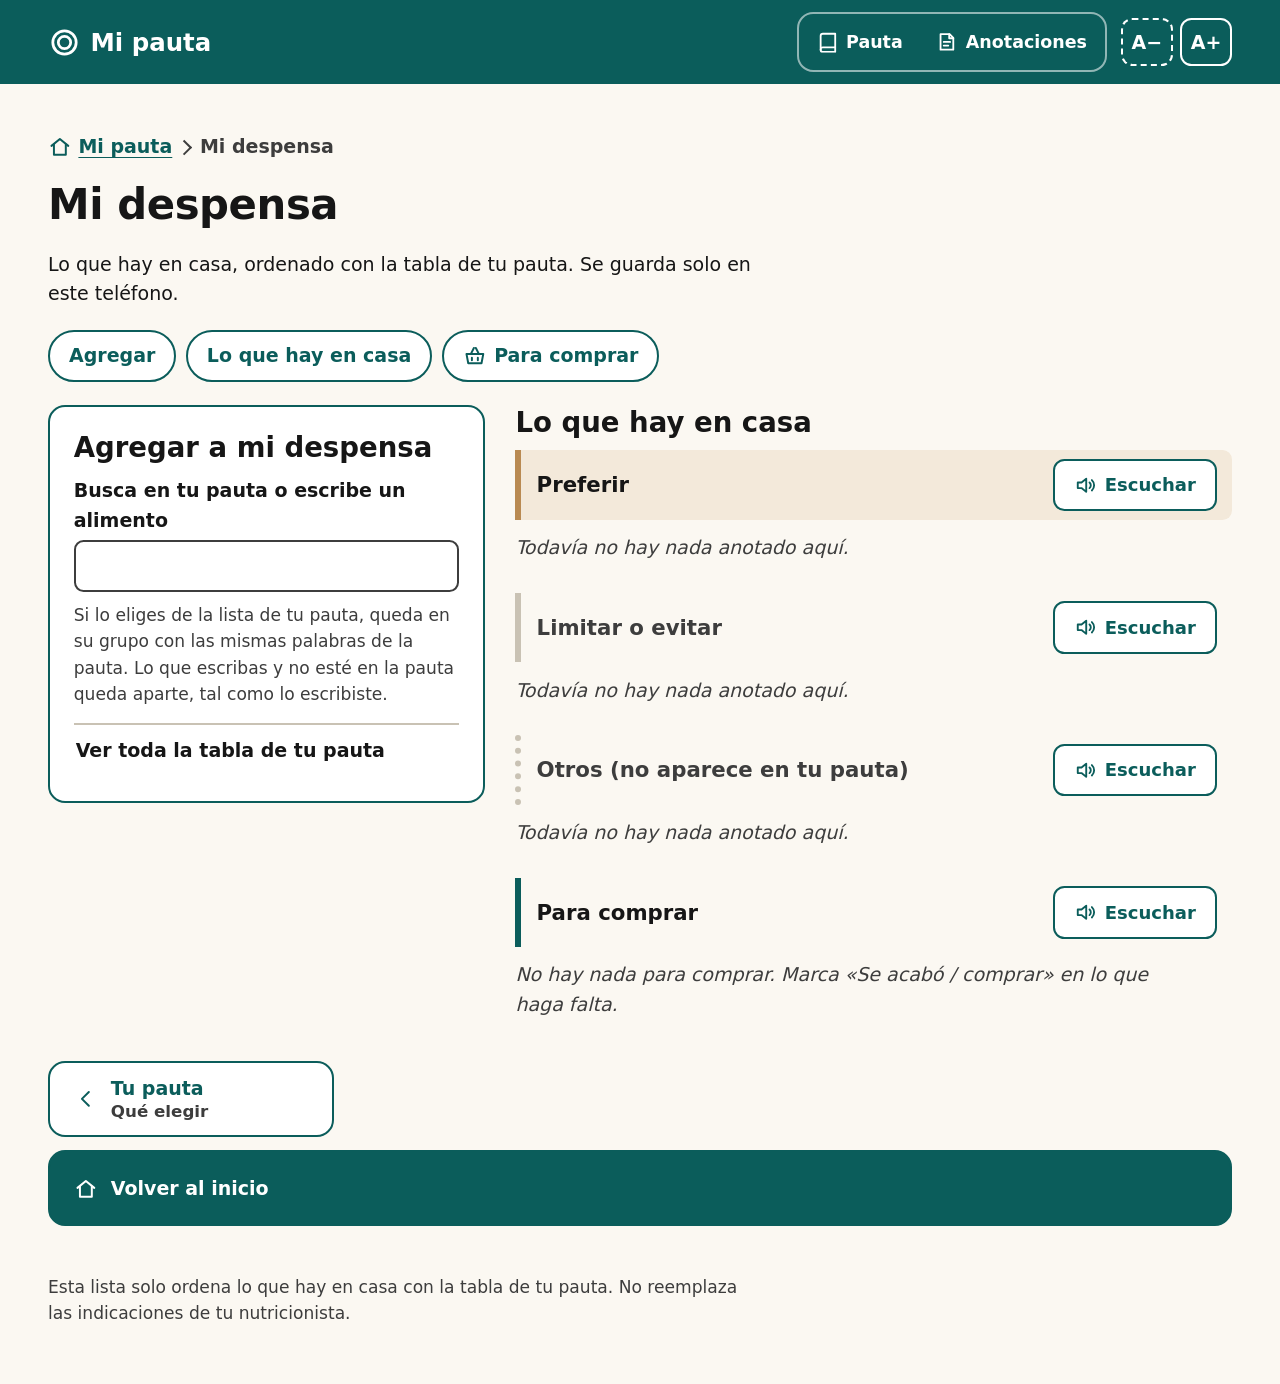
==== pauta-personal/despensa.html @ 4ca46bb0 "feat: add pantry grouped only by the pauta table, shared in the family file" ====
<!doctype html>
<html lang="es-CL">
<head>
  <meta charset="utf-8">
  <meta name="viewport" content="width=device-width, initial-scale=1, viewport-fit=cover">
  <meta name="robots" content="noindex, nofollow">
  <meta name="theme-color" content="#0b5d5b">
  <title>Mi despensa · Mi pauta de alimentación</title>
  <link rel="manifest" href="manifest.webmanifest">
  <link rel="icon" href="icon.svg" type="image/svg+xml">
  <link rel="apple-touch-icon" href="icon-180.png">
  <meta name="apple-mobile-web-app-capable" content="yes">
  <meta name="apple-mobile-web-app-title" content="Mi pauta">
  <link rel="stylesheet" href="styles.css">
  <link rel="stylesheet" href="registro.css">
  <link rel="stylesheet" href="despensa.css">
</head>
<body class="despensa">
  <svg width="0" height="0" style="position:absolute" aria-hidden="true" focusable="false">
    <symbol id="i-plate" viewBox="0 0 24 24"><circle cx="12" cy="12" r="8.5"/><circle cx="12" cy="12" r="4.5"/></symbol>
    <symbol id="i-book" viewBox="0 0 24 24"><path d="M4 5.5A2.5 2.5 0 0 1 6.5 3H20v15H6.5A2.5 2.5 0 0 0 4 20.5z"/><path d="M4 20.5A2.5 2.5 0 0 0 6.5 23H20v-5"/></symbol>
    <symbol id="i-note" viewBox="0 0 24 24"><path d="M5 3.5h10l4 4V20.5H5z"/><path d="M14.5 3.5V8H19M8.5 12h7M8.5 16h5"/></symbol>
    <symbol id="i-home" viewBox="0 0 24 24"><path d="M3.5 11L12 4l8.5 7"/><path d="M6 9.5V20h12V9.5"/></symbol>
    <symbol id="i-basket" viewBox="0 0 24 24"><path d="M3.5 10h17l-1.8 9.5H5.3z"/><path d="M8 10l3-6M16 10l-3-6M9 14v2.5M15 14v2.5"/></symbol>
    <symbol id="i-speaker" viewBox="0 0 24 24"><path d="M4 9h4l5-4v14l-5-4H4z"/><path d="M16.5 9a4 4 0 0 1 0 6M19 6.5a7.5 7.5 0 0 1 0 11"/></symbol>
    <symbol id="i-left" viewBox="0 0 24 24"><path d="M15 5l-7 7 7 7"/></symbol>
  </svg>

  <a class="skip" href="#contenido">Ir al contenido</a>

  <header class="top">
    <div class="wrap">
      <a class="brand" href="index.html"><svg class="i" aria-hidden="true"><use href="#i-plate"/></svg>Mi pauta</a>
      <nav class="switch" aria-label="Páginas">
        <a href="index.html"><svg class="i" aria-hidden="true"><use href="#i-book"/></svg>Pauta</a>
        <a href="registro.html"><svg class="i" aria-hidden="true"><use href="#i-note"/></svg>Anotaciones</a>
      </nav>
      <div class="size" role="group" aria-label="Tamaño de la letra">
        <button type="button" id="smaller" aria-label="Letra más chica">A−</button>
        <button type="button" id="bigger" aria-label="Letra más grande">A+</button>
      </div>
    </div>
  </header>

  <main id="contenido" class="wrap" tabindex="-1">
    <div class="sections">
      <section id="despensa" aria-labelledby="t-despensa">
        <nav class="crumbs" aria-label="Estás en"><ol><li><a href="index.html#inicio"><svg class="i" aria-hidden="true"><use href="#i-home"/></svg>Mi pauta</a></li><li><span aria-current="page">Mi despensa</span></li></ol></nav>
        <div class="sec-head">
          <h1 id="t-despensa" tabindex="-1">Mi despensa</h1>
        </div>
        <p class="intro">Lo que hay en casa, ordenado con la tabla de tu pauta. Se guarda solo en este teléfono.</p>

        <noscript><p class="card measure">Para anotar la despensa hay que activar JavaScript. La tabla <a href="index.html#elegir">Qué elegir</a> funciona sin él.</p></noscript>

        <div id="avisos" class="errors measure" role="alert" aria-live="assertive"></div>

        <nav class="jump" aria-label="En esta página">
          <ul>
            <li><a href="#f-despensa">Agregar</a></li>
            <li><a href="#en-casa">Lo que hay en casa</a></li>
            <li><a href="#para-comprar"><svg class="i" aria-hidden="true"><use href="#i-basket"/></svg>Para comprar</a></li>
          </ul>
        </nav>

        <div class="two">
          <!-- Add or change one item -->
          <form id="f-despensa" class="card form" novalidate aria-labelledby="h-f-despensa" tabindex="-1">
            <h2 id="h-f-despensa">Agregar a mi despensa</h2>

            <div id="paso-buscar">
              <div class="field">
                <label for="buscar">Busca en tu pauta o escribe un alimento</label>
                <input id="buscar" type="text" autocomplete="off" autocapitalize="off" enterkeyhint="search" aria-describedby="ayuda-buscar" aria-controls="resultados">
              </div>
              <p id="ayuda-buscar" class="small">Si lo eliges de la lista de tu pauta, queda en su grupo con las mismas palabras de la pauta. Lo que escribas y no esté en la pauta queda aparte, tal como lo escribiste.</p>
              <div id="resultados" class="options"></div>
              <p id="estado-busqueda" class="sr" role="status" aria-live="polite"></p>
              <details class="tabla">
                <summary>Ver toda la tabla de tu pauta</summary>
                <div id="tabla-completa"></div>
              </details>
            </div>

            <div id="paso-detalle" hidden>
              <p id="origen" class="lbl"></p>
              <p id="elegido" class="chosen"></p>
              <div id="campo-nombre" class="field" hidden>
                <label for="nombre">Nombre</label>
                <input id="nombre" name="name" type="text" autocomplete="off" aria-describedby="e-despensa">
              </div>
              <div class="field">
                <label for="cantidad">Cantidad (si quieres)</label>
                <input id="cantidad" name="quantity" type="text" autocomplete="off">
              </div>
              <div class="field">
                <label for="nota">Nota (si quieres)</label>
                <textarea id="nota" name="note" rows="2"></textarea>
              </div>
              <div id="e-despensa" class="errors" role="alert" aria-live="assertive"></div>
              <div class="actions">
                <button type="submit" id="guardar" class="btn primary">Guardar en mi despensa</button>
                <button type="button" id="volver-buscar" class="btn">Elegir otro</button>
              </div>
            </div>
          </form>

          <div class="pantry">
            <!-- Every change is announced here; removing offers «Deshacer». -->
            <div id="cambios" class="changes" hidden>
              <p id="estado" role="status" aria-live="polite"></p>
              <button type="button" id="deshacer" class="btn" hidden>Deshacer</button>
            </div>

            <section id="en-casa" aria-labelledby="t-en-casa">
              <h2 id="t-en-casa" class="list-h" tabindex="-1">Lo que hay en casa</h2>

              <div id="b-preferir" class="block pref">
                <div class="block-head">
                  <h3>Preferir</h3>
                  <button type="button" class="speak" data-target="b-preferir"><svg class="i" aria-hidden="true"><use href="#i-speaker"/></svg><span>Escuchar</span></button>
                </div>
                <div id="lista-preferir" class="entries"></div>
              </div>

              <div id="b-limitar" class="block lim">
                <div class="block-head">
                  <h3>Limitar o evitar</h3>
                  <button type="button" class="speak" data-target="b-limitar"><svg class="i" aria-hidden="true"><use href="#i-speaker"/></svg><span>Escuchar</span></button>
                </div>
                <div id="lista-limitar" class="entries"></div>
              </div>

              <div id="b-otros" class="block otros">
                <div class="block-head">
                  <h3>Otros (no aparece en tu pauta)</h3>
                  <button type="button" class="speak" data-target="b-otros"><svg class="i" aria-hidden="true"><use href="#i-speaker"/></svg><span>Escuchar</span></button>
                </div>
                <div id="lista-otros" class="entries"></div>
              </div>
            </section>

            <section id="para-comprar" aria-labelledby="t-comprar">
              <div class="block-head">
                <h2 id="t-comprar" class="list-h" tabindex="-1">Para comprar</h2>
                <button type="button" class="speak" data-target="para-comprar"><svg class="i" aria-hidden="true"><use href="#i-speaker"/></svg><span>Escuchar</span></button>
              </div>
              <ul id="lista-comprar" class="shop"></ul>
            </section>
          </div>
        </div>

        <nav class="pager" aria-label="Seguir">
          <a href="index.html#elegir"><svg class="i" aria-hidden="true"><use href="#i-left"/></svg><span><span class="k">Tu pauta</span> <span class="n">Qué elegir</span></span></a>
          <a class="home" href="index.html#inicio"><svg class="i" aria-hidden="true"><use href="#i-home"/></svg><span class="k">Volver al inicio</span></a>
        </nav>
        <p class="foot small">Esta lista solo ordena lo que hay en casa con la tabla de tu pauta. No reemplaza las indicaciones de tu nutricionista.</p>
      </section>
    </div>
  </main>

  <script src="app.js"></script>
  <script type="module" src="despensa.js"></script>
</body>
</html>
---- pauta-personal/styles.css ----
/* Mi pauta: shared styles for index.html and registro.html.
   Tokens come from design/system.md. Mobile first; no fixed widths. */

:root {
  --bg: #fbf8f2;
  --card: #ffffff;
  --ink: #161616;
  --muted: #3d3d3d;
  --accent: #0b5d5b;
  --accent-ink: #ffffff;
  --line: #c9c2b4;
  --focus: #b34700;
  --focus-on-accent: #ffd28a;
  --scale: 1;

  --r-card: .9rem;
  --r-ctl: .6rem;
  --r-field: .5rem;
  --r-pill: 2rem;
  --tap: max(48px, 2.75rem);
  --measure: 65ch;
  --gut: clamp(14px, 4.5vw, 48px);
  --pad: clamp(.8rem, .55rem + 1.2vw, 1.25rem);
  color-scheme: light;
}

* { box-sizing: border-box; }
[hidden] { display: none !important; }

/* Base text 18-19 px, multiplied by the A-/A+ step. */
html {
  font-size: calc(clamp(18px, 17.2px + .25vw, 19px) * var(--scale));
  -webkit-text-size-adjust: 100%;
  text-size-adjust: 100%;
}

body {
  margin: 0;
  min-height: 100vh;
  min-height: 100dvh;
  display: flex;
  flex-direction: column;
  background: var(--bg);
  color: var(--ink);
  font-family: system-ui, -apple-system, "Segoe UI", Roboto, "Helvetica Neue", Arial, sans-serif;
  line-height: 1.55;
  -webkit-tap-highlight-color: transparent;
}

::selection { background: var(--accent); color: var(--accent-ink); }
:focus-visible { outline: 4px solid var(--focus); outline-offset: 3px; }
[tabindex="-1"]:focus:not(:focus-visible) { outline: none; }

h1, h2, h3, h4, h5 { text-wrap: balance; overflow-wrap: break-word; }
p, li, dd { text-wrap: pretty; overflow-wrap: break-word; }
p { margin: 0 0 .7rem; }

svg.i {
  width: 1.25em;
  height: 1.25em;
  flex: none;
  fill: none;
  stroke: currentColor;
  stroke-width: 2;
  stroke-linecap: round;
  stroke-linejoin: round;
}

.wrap {
  width: 100%;
  max-width: 70rem;
  margin-inline: auto;
  padding-inline: max(var(--gut), env(safe-area-inset-left)) max(var(--gut), env(safe-area-inset-right));
}

.skip { position: absolute; left: -999px; }
.skip:focus {
  left: 1rem;
  top: 1rem;
  z-index: 30;
  background: var(--card);
  padding: .5rem 1rem;
}

/* ------------------------------------------------------------------ Header */

/* The header grows at half the A+ step so it never eats the screen; its
   controls are sized in em from this font size. */
.top {
  --tap: max(48px, 2.6em);
  font-size: calc(clamp(18px, 17.2px + .25vw, 19px) * (1 + (var(--scale) - 1) * .5));
  background: var(--accent);
  color: var(--accent-ink);
  padding-top: env(safe-area-inset-top);
}
.top :focus-visible { outline-color: var(--focus-on-accent); }
.top .wrap {
  display: flex;
  flex-wrap: wrap;
  align-items: center;
  gap: .4rem .75rem;
  padding-block: .55rem;
}
.brand {
  display: inline-flex;
  align-items: center;
  gap: .5rem;
  min-height: var(--tap);
  margin-right: auto;
  color: inherit;
  font-weight: 800;
  font-size: clamp(1.05em, .95em + .5vw, 1.3em);
  line-height: 1.2;
  text-decoration: none;
  white-space: nowrap;
}
.brand svg.i { width: 1.35em; height: 1.35em; }

/* Mi pauta | Mis anotaciones */
.switch {
  order: 3;
  flex: 1 1 100%;
  display: flex;
  flex-wrap: wrap;
  gap: .3rem;
  padding: .2em;
  border: 2px solid rgb(255 255 255 / .55);
  border-radius: calc(var(--r-ctl) + .25rem);
}
.switch a {
  flex: 1 1 auto;
  display: inline-flex;
  align-items: center;
  justify-content: center;
  gap: .4rem;
  min-height: var(--tap);
  padding: .3em .8em;
  border-radius: var(--r-ctl);
  color: var(--accent-ink);
  font-weight: 700;
  font-size: .92em;
  line-height: 1.2;
  text-align: center;
  text-decoration: none;
}
.switch a[aria-current="page"] { background: var(--card); color: var(--accent); }
@media (hover: hover) {
  .switch a:not([aria-current]):hover { text-decoration: underline; text-underline-offset: .2em; }
}

@media (max-width: 419px) {
  .switch svg.i { display: none; }
}

.size { order: 2; display: flex; gap: .4em; }
.size button {
  min-width: max(48px, 2.4em);
  min-height: max(48px, 2.4em);
  padding: 0 .45em;
  font: inherit;
  font-weight: 800;
  line-height: 1;
  white-space: nowrap;
  border: 2px solid var(--accent-ink);
  border-radius: var(--r-ctl);
  background: transparent;
  color: var(--accent-ink);
  cursor: pointer;
}
.size button:disabled { border-style: dashed; cursor: default; }

@media (min-width: 640px) {
  .switch { order: 2; flex: 0 1 auto; }
  .size { order: 3; }
}

/* ---------------------------------------------------------------- Layout */

main {
  flex: 1 0 auto;
  padding-top: clamp(1rem, .6rem + 2vw, 2.2rem);
  padding-bottom: calc(3rem + env(safe-area-inset-bottom));
}

/* Hub */
.hello { margin-bottom: 1.4rem; }
.hello h1 {
  margin: 0 0 .35rem;
  font-size: max(1.1rem, min(clamp(1.6rem, 1.1rem + 2.4vw, 2.6rem), 9.5vw));
  line-height: 1.12;
  letter-spacing: -.015em;
}
.hello p { margin: 0; max-width: var(--measure); color: var(--muted); font-size: 1.05rem; }

.group-h {
  margin: 2rem 0 .8rem;
  font-size: clamp(1.15rem, 1rem + .7vw, 1.45rem);
  line-height: 1.25;
}
.hello + .group-h, .next + .group-h { margin-top: 0; }

.tiles {
  container: tiles / inline-size;
  list-style: none;
  margin: 0;
  padding: 0;
  display: grid;
  gap: .8rem;
  grid-template-columns: repeat(auto-fill, minmax(min(100%, 13.5rem), 1fr));
}
/* The whole tile is the link: the anchor keeps its plain label and a
   pseudo-element stretches its hit area over the tile. */
.tile {
  position: relative;
  display: grid;
  grid-template-columns: minmax(0, 1fr);
  grid-template-areas: "ico" "name" "desc";
  align-content: start;
  row-gap: .15rem;
  height: 100%;
  padding: var(--pad);
  background: var(--card);
  border: 2px solid var(--line);
  border-radius: var(--r-card);
  transition: border-color .15s ease-out, transform .2s cubic-bezier(.2, .7, .2, 1);
}
.tile .ico {
  grid-area: ico;
  display: grid;
  place-items: center;
  width: 2.6rem;
  height: 2.6rem;
  margin-bottom: .55rem;
  border-radius: 50%;
  background: var(--accent);
  color: var(--accent-ink);
}
.tile .ico svg.i { width: 1.35rem; height: 1.35rem; }
.tile a {
  grid-area: name;
  color: var(--ink);
  font-weight: 800;
  font-size: 1.1rem;
  line-height: 1.25;
  text-decoration: none;
}
.tile a::after {
  content: "";
  position: absolute;
  inset: 0;
  border-radius: inherit;
}
.tile a:focus-visible { outline: none; }
.tile a:focus-visible::after { outline: 4px solid var(--focus); outline-offset: 3px; }
.tile .d {
  grid-area: desc;
  margin: 0;
  color: var(--muted);
  font-size: .9rem;
  line-height: 1.35;
}
.tile .go { grid-area: go; display: none; color: var(--accent); }
.tile:active { background: var(--bg); }
@media (hover: hover) {
  .tile:hover { border-color: var(--accent); transform: translateY(-2px); }
}
/* One column of tiles at normal text size: a compact row with a chevron.
   With very large text on a narrow phone the card layout above stays. */
@container tiles (min-width: 16rem) and (max-width: 27.7rem) {
  .tile {
    grid-template-columns: auto minmax(0, 1fr) auto;
    grid-template-areas: "ico name go" "ico desc go";
    column-gap: .85rem;
    row-gap: .1rem;
    align-content: center;
    padding: .8rem var(--pad);
  }
  .tile .ico { margin: 0; align-self: center; }
  .tile a { align-self: end; }
  .tile .d { align-self: start; }
  .tile .go { display: block; align-self: center; }
}

.next {
  max-width: 46rem;
  display: grid;
  grid-template-columns: auto minmax(0, 1fr);
  gap: .2rem .9rem;
  align-items: start;
  margin: 0 0 2rem;
  padding: var(--pad);
  background: var(--card);
  border: 3px solid var(--accent);
  border-radius: var(--r-card);
}
.next > svg.i { width: 2.1rem; height: 2.1rem; color: var(--accent); grid-row: span 4; }
.next h2 { margin: 0; font-size: 1rem; color: var(--muted); }
.next p { margin: 0; font-weight: 700; }
.next a { justify-self: start; }

/* Inline links in running text: the hit area grows without moving the line. */
.card a, .note a, .banner a, .next a, .intro a {
  color: var(--accent);
  font-weight: 700;
  text-underline-offset: .2em;
  padding-block: .7em;
  -webkit-box-decoration-break: clone;
  box-decoration-break: clone;
}

/* One section per screen. Without router.js everything shows in order. */
.screen { display: grid; gap: 2rem; grid-template-columns: minmax(0, 1fr); }
.sections { container: sections / inline-size; }
html.routed[data-view="section"] .hub,
html.routed:not([data-view="section"]) .screen,
html.routed section[data-route]:not(.current) { display: none; }
html:not(.routed) section[data-route] + section[data-route] { margin-top: 2.5rem; }
.siblings { display: none; }

@keyframes enter {
  from { opacity: .35; transform: translateY(.4rem); }
}
html.routed section[data-route].current,
html.routed[data-view="hub"] .hub { animation: enter .28s cubic-bezier(.16, 1, .3, 1); }

@media (min-width: 1000px) {
  html.routed .screen { grid-template-columns: minmax(0, 1fr) 13.5rem; gap: 2.5rem; }
  html.routed .siblings {
    display: block;
    position: sticky;
    top: 1rem;
    align-self: start;
    padding: .9rem .6rem;
    background: var(--card);
    border: 2px solid var(--line);
    border-radius: var(--r-card);
  }
}
.siblings h2 { margin: 0 .5rem .3rem; font-size: .9rem; color: var(--muted); }
.siblings h2 ~ h2 { margin-top: 1rem; }
.siblings ul { list-style: none; margin: 0; padding: 0; }
.siblings a {
  display: flex;
  align-items: center;
  gap: .5rem;
  min-height: var(--tap);
  padding: .25rem .6rem;
  border-radius: var(--r-field);
  color: var(--ink);
  font-weight: 600;
  font-size: .95rem;
  line-height: 1.25;
  text-decoration: none;
}
.siblings a:hover { text-decoration: underline; text-underline-offset: .2em; }
.siblings a[aria-current="page"] { background: var(--accent); color: var(--accent-ink); }

/* Breadcrumbs */
.crumbs ol {
  list-style: none;
  margin: 0 0 .4rem;
  padding: 0;
  display: flex;
  flex-wrap: wrap;
  align-items: center;
}
.crumbs li { display: flex; align-items: center; }
.crumbs li + li::before {
  content: "";
  width: .45rem;
  height: .45rem;
  margin: 0 .55rem 0 .35rem;
  border-right: 2px solid var(--muted);
  border-top: 2px solid var(--muted);
  transform: rotate(45deg);
}
.crumbs a {
  display: inline-flex;
  align-items: center;
  gap: .35rem;
  min-height: var(--tap);
  color: var(--accent);
  font-weight: 700;
  text-underline-offset: .2em;
}
.crumbs [aria-current] { color: var(--muted); font-weight: 700; }
/* Narrow screen or large text: only the way back, as « ‹ Mis anotaciones ». */
@container sections (max-width: 30rem) {
  .crumbs li:not(:nth-last-child(2)) { display: none; }
  .crumbs li:nth-last-child(2)::before { transform: rotate(-135deg); margin: 0 .35rem 0 .55rem; }
}

/* Section heading row */
.sec-head {
  display: flex;
  flex-wrap: wrap;
  align-items: center;
  justify-content: space-between;
  gap: .6rem 1rem;
  margin: 0 0 1.1rem;
}
.sec-head h2 {
  margin: 0;
  font-size: max(1.1rem, min(clamp(1.45rem, 1.05rem + 2vw, 2.2rem), 8.5vw));
  line-height: 1.15;
  letter-spacing: -.01em;
}
h3 { margin: 0 0 .35rem; font-size: 1.12rem; line-height: 1.3; }

.measure, .intro { max-width: var(--measure); }
.intro { margin: 0 0 1.1rem; }

/* Escuchar and buttons */
.speak, .btn {
  font: inherit;
  font-weight: 700;
  display: inline-flex;
  flex-wrap: wrap;
  max-width: 100%;
  align-items: center;
  justify-content: center;
  gap: .2rem .45rem;
  min-height: var(--tap);
  padding: .4rem 1rem;
  border: 2px solid var(--accent);
  border-radius: var(--r-ctl);
  background: var(--card);
  color: var(--accent);
  line-height: 1.2;
  text-align: center;
  text-decoration: none;
  cursor: pointer;
  transition: background-color .15s ease-out, color .15s ease-out;
}
.speak { font-size: .95rem; }
.speak[aria-pressed="true"], .btn.primary { background: var(--accent); color: var(--accent-ink); }
@media (hover: hover) {
  .btn:not(.primary):hover, .speak:not([aria-pressed="true"]):hover { background: var(--bg); }
}

/* Cards */
.card {
  background: var(--card);
  border: 2px solid var(--line);
  border-radius: var(--r-card);
  padding: var(--pad);
  margin: 0 0 .9rem;
}
.card > :last-child { margin-bottom: 0; }
.objetivo { border: 3px solid var(--accent); }

/* Lists of indications: one card, rows with a ring marker. */
.items {
  list-style: none;
  margin: 0;
  padding: .2rem var(--pad);
  background: var(--card);
  border: 2px solid var(--line);
  border-radius: var(--r-card);
}
.items li { position: relative; padding: .8rem 0 .8rem 2.1rem; }
.items li + li { border-top: 2px solid var(--line); }
.items li::before {
  content: "";
  position: absolute;
  left: .15rem;
  top: 1.15rem;
  width: 1rem;
  height: 1rem;
  border: 3px solid var(--accent);
  border-radius: 50%;
}
.items li.key::before { border-color: var(--ink); background: var(--ink); }

/* Wider screens: cards side by side, text keeps its measure inside each. */
.grid {
  display: grid;
  gap: .9rem;
  grid-template-columns: repeat(auto-fill, minmax(min(100%, 19rem), 1fr));
  align-items: start;
}
.grid > .card { margin: 0; }

/* Preferir / Limitar o evitar: named by word and icon, never by color alone. */
.groups { display: grid; gap: .9rem; grid-template-columns: repeat(auto-fill, minmax(min(100%, 19rem), 1fr)); }
.group {
  margin: 0;
  background: var(--card);
  border: 2px solid var(--line);
  border-radius: var(--r-card);
  overflow: hidden;
}
.group h3 { margin: 0; padding: .7rem var(--pad); border-bottom: 2px solid var(--line); }
.half { padding: .7rem var(--pad) .8rem; }
.half + .half { border-top: 2px dashed var(--muted); }
.half p { margin: 0; }
.tag {
  display: inline-flex !important;
  align-items: center;
  gap: .4rem;
  margin: 0 0 .2rem !important;
  font-weight: 800;
  font-size: .92rem;
}
.pref .tag { color: var(--accent); }
.lim .tag { color: var(--muted); }

.lbl { margin: .3rem 0 .15rem; font-size: .9rem; font-weight: 800; color: var(--muted); }
.quotes, .tips ul { margin: .2rem 0 .6rem; padding-left: 1.2rem; }
.quotes li, .tips li { margin-bottom: .45rem; }
.tips { border-style: dashed; border-color: var(--muted); }
.steps { list-style: none; margin: 0 0 1rem; padding: 0; }
.small { font-size: .9rem; color: var(--muted); }

/* Pager: Anterior, Siguiente and Volver al inicio */
.pager {
  display: grid;
  gap: .7rem;
  margin: 2.2rem 0 0;
  grid-template-columns: repeat(auto-fit, minmax(min(100%, 13rem), 1fr));
}
.pager a {
  display: flex;
  align-items: center;
  gap: .7rem;
  min-height: 4rem;
  padding: .6rem var(--pad);
  border: 2px solid var(--accent);
  border-radius: var(--r-card);
  background: var(--card);
  color: var(--accent);
  font-weight: 800;
  line-height: 1.25;
  text-decoration: none;
}
.pager .k { display: block; }
.pager .n { display: block; color: var(--muted); font-weight: 600; font-size: .88rem; }
.pager .next-link { justify-content: space-between; text-align: right; }
.pager .next-link > span { margin-left: auto; }
.pager .home { grid-column: 1 / -1; background: var(--accent); color: var(--accent-ink); }
@media (hover: hover) {
  .pager a:not(.home):hover { background: var(--bg); }
}

.note {
  margin: 2.5rem 0 1rem;
  max-width: 46rem;
  padding: var(--pad);
  border: 2px dashed var(--muted);
  border-radius: var(--r-card);
}
.note > :last-child { margin-bottom: 0; }
.foot { margin: 2.5rem 0 0; max-width: var(--measure); }

details.install {
  max-width: 46rem;
  padding: 0 var(--pad);
  background: var(--card);
  border: 2px solid var(--line);
  border-radius: var(--r-card);
}
details.install summary {
  min-height: var(--tap);
  display: flex;
  align-items: center;
  font-weight: 700;
  cursor: pointer;
}
details.install[open] { padding-bottom: .4rem; }

@media (prefers-reduced-motion: reduce) {
  *, *::before, *::after {
    animation: none !important;
    transition: none !important;
    scroll-behavior: auto !important;
  }
  .tile:hover { transform: none; }
}

/* Print: the whole pauta, in order, without controls. */
@media print {
  html { font-size: 12pt; }
  body { display: block; min-height: 0; }
  .top, .skip, .tiles, .group-h, .crumbs, .pager, .siblings, .speak, .install, .foot { display: none !important; }
  body.pauta .hub,
  body.pauta .screen,
  body.pauta section[data-route] { display: block !important; animation: none !important; }
  body.pauta section[data-route] { margin-top: 1.5rem; }
  .card, .group, .items li, .steps li { break-inside: avoid; }
  .groups, .grid { display: block; }
  .group { margin-bottom: .6rem; }
  .note { margin-top: 0; }
}
---- pauta-personal/registro.css ----
/* Mis anotaciones. Builds on styles.css. */

/* Form and list side by side when the section is wide enough; the form comes
   first in reading and focus order. */
.two { display: grid; gap: 1.2rem; grid-template-columns: minmax(0, 1fr); align-items: start; }
.two > * { min-width: 0; }
.form { max-width: 40rem; margin: 0; border-color: var(--accent); }
.form h3 { margin-bottom: .7rem; }
/* Para el médico: the period on top, the sheet at full width below. */
.sheet-wrap { display: grid; gap: 1.2rem; grid-template-columns: minmax(0, 1fr); }

@container sections (min-width: 46rem) {
  .two { grid-template-columns: minmax(17rem, 23rem) minmax(0, 1fr); gap: 1.6rem; }
}

.field {
  display: flex;
  flex-direction: column;
  gap: .25rem;
  margin-bottom: .9rem;
  min-width: 0;
}
label, legend { font-weight: 700; }

input[type="date"],
input[type="time"],
input[type="text"],
textarea {
  font: inherit;
  width: 100%;
  max-width: 100%;
  min-height: var(--tap);
  padding: .45rem .6rem;
  border: 2px solid var(--muted);
  border-radius: var(--r-field);
  background: var(--card);
  color: var(--ink);
  caret-color: var(--accent);
}
input[type="date"],
input[type="time"] { max-width: 14rem; padding-inline: .45rem; }
input.num { max-width: 10rem; font-variant-numeric: tabular-nums; }
textarea { resize: vertical; min-height: 5rem; }
input[aria-invalid="true"],
textarea[aria-invalid="true"] {
  border-width: 4px;
  border-style: dashed;
}

fieldset {
  border: 0;
  margin: 0 0 .9rem;
  padding: 0;
  min-width: 0;
}
legend { padding: 0; margin-bottom: .35rem; }

/* Two short fields share a row when they fit; each wraps to its own row on a
   narrow phone or with large text. */
.pair { display: flex; flex-wrap: wrap; gap: 0 1rem; }
.pair > .field { flex: 1 1 8.5rem; }
fieldset > .pair > .field:last-child { margin-bottom: 0; }

/* Radio choices drawn as big buttons; the checked one carries a check mark. */
.choices { display: flex; flex-wrap: wrap; gap: .5rem; }
.choices legend { width: 100%; }
.choices input {
  position: absolute;
  opacity: 0;
  width: 1px;
  height: 1px;
}
.choices label {
  display: inline-flex;
  align-items: center;
  min-height: var(--tap);
  padding: .35rem 1rem;
  border: 2px solid var(--accent);
  border-radius: var(--r-pill);
  background: var(--card);
  color: var(--accent);
  cursor: pointer;
}
.choices input:checked + label {
  background: var(--accent);
  color: var(--accent-ink);
}
.choices input:checked + label::before { content: "✓ "; white-space: pre; }
.choices input:focus-visible + label {
  outline: 4px solid var(--focus);
  outline-offset: 3px;
}

.actions {
  display: flex;
  flex-wrap: wrap;
  gap: .6rem;
  margin: .4rem 0;
}
.actions.stack { flex-direction: column; align-items: stretch; }
.btn { font-size: .95rem; }

.file {
  position: absolute;
  opacity: 0;
  width: 1px;
  height: 1px;
}
.file:focus-visible + label {
  outline: 4px solid var(--focus);
  outline-offset: 3px;
}

.errors {
  margin: 0 0 .9rem;
  padding: .7rem 1rem;
  border: 3px solid var(--ink);
  border-radius: var(--r-field);
  background: var(--card);
  font-weight: 700;
}
.errors:empty { display: block; padding: 0; margin: 0; border: 0; }
.errors ul { margin: .3rem 0 0; padding-left: 1.2rem; }
main > .errors:not(:empty), main > .banner { max-width: 46rem; margin-bottom: 1.2rem; }

.status { margin: .3rem 0 0; font-weight: 700; }
.status:empty { margin: 0; }

.banner {
  padding: .8rem 1rem;
  border: 3px solid var(--accent);
  border-radius: var(--r-ctl);
  background: var(--card);
  font-weight: 700;
}

/* Hub: the next recorded control and the last diary day, as written. */
.next p + p { font-weight: 600; }

/* Entries */
.entries > h3, .entries > div > h3 { margin: 1.1rem 0 .5rem; color: var(--muted); font-size: 1.02rem; }
.entries > h3:first-child, .entries > div:first-child > h3 { margin-top: 0; }
.entry { margin-bottom: .7rem; }
.entry h4,
.entry h5 {
  margin: 0 0 .3rem;
  font-size: 1.05rem;
}
.entry p { margin: 0 0 .25rem; overflow-wrap: anywhere; white-space: pre-line; }
.entry .actions { margin-top: .6rem; }
.empty { color: var(--muted); font-style: italic; }
.small { overflow-wrap: anywhere; }

/* "Ya la pregunté": the box and its label are one large target. */
.check {
  display: flex;
  align-items: center;
  gap: .7rem;
  min-height: var(--tap);
  margin: .3rem 0;
}
.check input {
  width: max(44px, 2.4rem);
  height: max(44px, 2.4rem);
  margin: 0;
  flex: none;
  accent-color: var(--accent);
  cursor: pointer;
}
.check label {
  display: flex;
  align-items: center;
  min-height: var(--tap);
  cursor: pointer;
}

.plain { margin: 0; padding-left: 1.2rem; }
.plain li { margin-bottom: .5rem; }
.plain li:last-child { margin-bottom: 0; }

/* Doctor's sheet */
.hoja {
  container: hoja / inline-size;
  background: var(--card);
  border: 2px solid var(--ink);
  border-radius: var(--r-field);
  padding: var(--pad);
}
.hoja h3 { font-size: 1.2rem; }
.hoja h4 {
  margin: 1.2rem 0 .4rem;
  padding-bottom: .2rem;
  border-bottom: 2px solid var(--line);
  font-size: 1.05rem;
}
.hoja h5 { margin: .7rem 0 .25rem; font-size: 1rem; }
.hoja ul { margin: 0 0 .4rem; padding-left: 1.2rem; }
.hoja li { margin-bottom: .3rem; overflow-wrap: anywhere; white-space: pre-line; }
.hoja .lead { font-weight: 700; }

table {
  border-collapse: collapse;
  width: 100%;
  font-size: .95rem;
  font-variant-numeric: tabular-nums;
}
th, td {
  border: 1px solid var(--muted);
  padding: .3rem .5rem;
  text-align: left;
  vertical-align: top;
}
th { background: var(--bg); }

/* Narrow sheet on screen: each row of the table becomes a small card with its
   labels, so nothing needs sideways scrolling. Values stay exactly as written.
   The received copy shows the same table, so it gets the same treatment.
   Paper always gets the table. */
@media screen {
  @container hoja (max-width: 34rem) {
    :is(.hoja, .received) :is(table, tbody, tr, td) { display: block; }
    :is(.hoja, .received) thead {
      position: absolute;
      width: 1px;
      height: 1px;
      overflow: hidden;
      clip-path: inset(50%);
      white-space: nowrap;
    }
    :is(.hoja, .received) tr {
      display: grid;
      grid-template-columns: repeat(auto-fit, minmax(min(100%, 7.5rem), 1fr));
      gap: .15rem .9rem;
      padding: .6rem 0;
      border-top: 2px solid var(--line);
    }
    :is(.hoja, .received) td { border: 0; padding: 0; }
    :is(.hoja, .received) td:first-child { grid-column: 1 / -1; font-weight: 800; }
    :is(.hoja, .received) td[data-label]::before {
      content: attr(data-label);
      display: block;
      color: var(--muted);
      font-weight: 700;
      font-size: .85rem;
    }
  }
}

.received { container: hoja / inline-size; margin-top: 1rem; }
.received h3 { margin: 1.4rem 0 .5rem; }
.received h4 { margin: 1rem 0 .5rem; }
.received:focus { outline: none; }

/* Print: only the doctor's sheet, whatever screen is open. */
@media print {
  body.registro > *:not(main),
  body.registro main > *:not(.screen),
  body.registro .screen > *:not(.sections),
  body.registro .sections > *:not(#medico),
  body.registro #medico > *:not(.sheet-wrap),
  body.registro #medico .sheet-wrap > *:not(.hoja) { display: none !important; }
  body.registro .screen,
  body.registro #medico,
  body.registro #medico .sheet-wrap { display: block !important; animation: none !important; }
  .hoja { border: 0; padding: 0; }
  .hoja h4, .hoja li, tr { break-inside: avoid; }
  th { background: none; }
}
---- pauta-personal/despensa.css ----
/* Mi despensa. Builds on styles.css and the form styles of registro.css.
   The pauta's columns are told apart by their own words, not by color:
   «Preferir» gets a warm, quiet tone; «Limitar o evitar» and «Otros» stay
   plain and secondary. No reds, no warning icons, no counts. */

body.despensa { --warm: #f3e9da; --warm-line: #b98a52; }

.sr {
  position: absolute;
  width: 1px;
  height: 1px;
  overflow: hidden;
  clip-path: inset(50%);
  white-space: nowrap;
}

.despensa .sec-head h1 {
  margin: 0;
  font-size: max(1.1rem, min(clamp(1.45rem, 1.05rem + 2vw, 2.2rem), 8.5vw));
  line-height: 1.15;
  letter-spacing: -.01em;
}
.despensa h2 { margin: 0 0 .6rem; font-size: clamp(1.15rem, 1rem + .7vw, 1.45rem); line-height: 1.25; }
#avisos:not(:empty) { margin-bottom: 1rem; }

/* In-page links: Agregar, Lo que hay en casa, Para comprar. They wrap. */
.jump ul {
  list-style: none;
  margin: 0 0 1.2rem;
  padding: 0;
  display: flex;
  flex-wrap: wrap;
  gap: .5rem;
}
.jump a {
  display: inline-flex;
  align-items: center;
  gap: .4rem;
  min-height: var(--tap);
  padding: .3rem 1rem;
  border: 2px solid var(--accent);
  border-radius: var(--r-pill);
  background: var(--card);
  color: var(--accent);
  font-weight: 700;
  text-decoration: none;
}
@media (hover: hover) {
  .jump a:hover { background: var(--bg); }
}
:root:has(body.despensa) { scroll-behavior: smooth; }
#f-despensa, #en-casa, #para-comprar, #t-en-casa, #t-comprar { scroll-margin-top: 1rem; }
#f-despensa:focus:not(:focus-visible) { outline: none; }

/* The form */
.despensa .form { max-width: 40rem; }
.despensa input[type="text"] { max-width: 100%; }
#ayuda-buscar { margin: -.4rem 0 .8rem; }
.chosen { margin: 0 0 .8rem; font-size: 1.12rem; font-weight: 800; overflow-wrap: anywhere; }
#origen { margin-top: 0; }

/* Search results and the full table: each option is one large button. */
.opt-list { list-style: none; margin: 0 0 .7rem; padding: 0; display: grid; gap: .45rem; }
.btn.opt {
  width: 100%;
  display: flex;
  flex-direction: column;
  align-items: flex-start;
  justify-content: center;
  gap: .05rem;
  text-align: left;
  font-weight: 700;
}
.btn.opt .opt-name { color: var(--ink); overflow-wrap: anywhere; }
.btn.opt .opt-where { color: var(--muted); font-weight: 600; font-size: .85rem; }
.btn.opt.typed { margin-bottom: .7rem; border-style: dashed; color: var(--ink); overflow-wrap: anywhere; }
.options .empty { margin-bottom: .6rem; }

details.tabla {
  margin-top: .4rem;
  padding: 0 .1rem;
  border-top: 2px solid var(--line);
}
details.tabla summary {
  min-height: var(--tap);
  display: flex;
  align-items: center;
  font-weight: 700;
  cursor: pointer;
}
.tabla-g h3 { margin: .9rem 0 .2rem; font-size: 1.05rem; }
.tabla-col { margin: .5rem 0 .3rem; font-size: .9rem; font-weight: 800; }
.tabla-col.preferir { color: var(--ink); }
.tabla-col.limitar { color: var(--muted); }

/* Every change, said once; «Deshacer» right after removing. */
.changes {
  display: flex;
  flex-wrap: wrap;
  align-items: center;
  gap: .4rem 1rem;
  margin: 0 0 1rem;
  padding: .6rem 1rem;
  border: 3px solid var(--accent);
  border-radius: var(--r-ctl);
  background: var(--card);
  font-weight: 700;
}
.changes p { margin: 0; flex: 1 1 12rem; overflow-wrap: anywhere; }

/* The pantry, in the pauta's columns */
.pantry { min-width: 0; }
.list-h { margin: 0 0 .8rem; }
.block { margin: 0 0 1.6rem; }
.block-head {
  display: flex;
  flex-wrap: wrap;
  align-items: center;
  justify-content: space-between;
  gap: .5rem 1rem;
  margin: 0 0 .7rem;
  padding: .45rem .8rem;
  border-left: 6px solid var(--line);
  border-radius: 0 var(--r-field) var(--r-field) 0;
}
.block-head h2, .block-head h3 { margin: 0; font-size: 1.12rem; line-height: 1.3; }
.block.pref .block-head { background: var(--warm); border-left-color: var(--warm-line); }
.block.lim .block-head h3, .block.otros .block-head h3 { color: var(--muted); }
.block.otros .block-head { border-left-style: dotted; }
#para-comprar .block-head { border-left-color: var(--accent); }

.pgroup > h4 { margin: .9rem 0 .4rem; font-size: 1rem; color: var(--muted); }
.pgroup:first-child > h4 { margin-top: 0; }
.item h4, .item h5 { margin: 0 0 .25rem; font-size: 1.08rem; overflow-wrap: anywhere; }
.in-shop { font-weight: 700; color: var(--accent); }

/* «Se acabó / comprar» is a toggle: pressed shows a check, same words. */
.btn.toggle[aria-pressed="true"] { background: var(--accent); color: var(--accent-ink); }
.btn.toggle[aria-pressed="true"]::before { content: "✓"; }

/* Para comprar */
.shop { list-style: none; margin: 0; padding: 0; }
.shop > li.empty { padding: 0; }
.shop-name { font-weight: 800; font-size: 1.08rem; }

/* A newly drawn list fades in softly; nothing moves with reduced motion. */
@keyframes llega { from { opacity: .4; } }
.entries > *, .shop > * { animation: llega .25s ease-out; }
@media (prefers-reduced-motion: reduce) {
  :root:has(body.despensa) { scroll-behavior: auto; }
  .entries > *, .shop > * { animation: none; }
}

/* Paper: only the shopping list. */
@media print {
  body.despensa .top, body.despensa .crumbs, body.despensa .jump, body.despensa #f-despensa,
  body.despensa #en-casa, body.despensa .changes, body.despensa .pager, body.despensa .foot,
  body.despensa .intro, body.despensa .shop .actions, body.despensa .speak { display: none !important; }
  body.despensa .two { display: block; }
  body.despensa .shop .card { border: 0; padding: .2rem 0; margin: 0; }
}
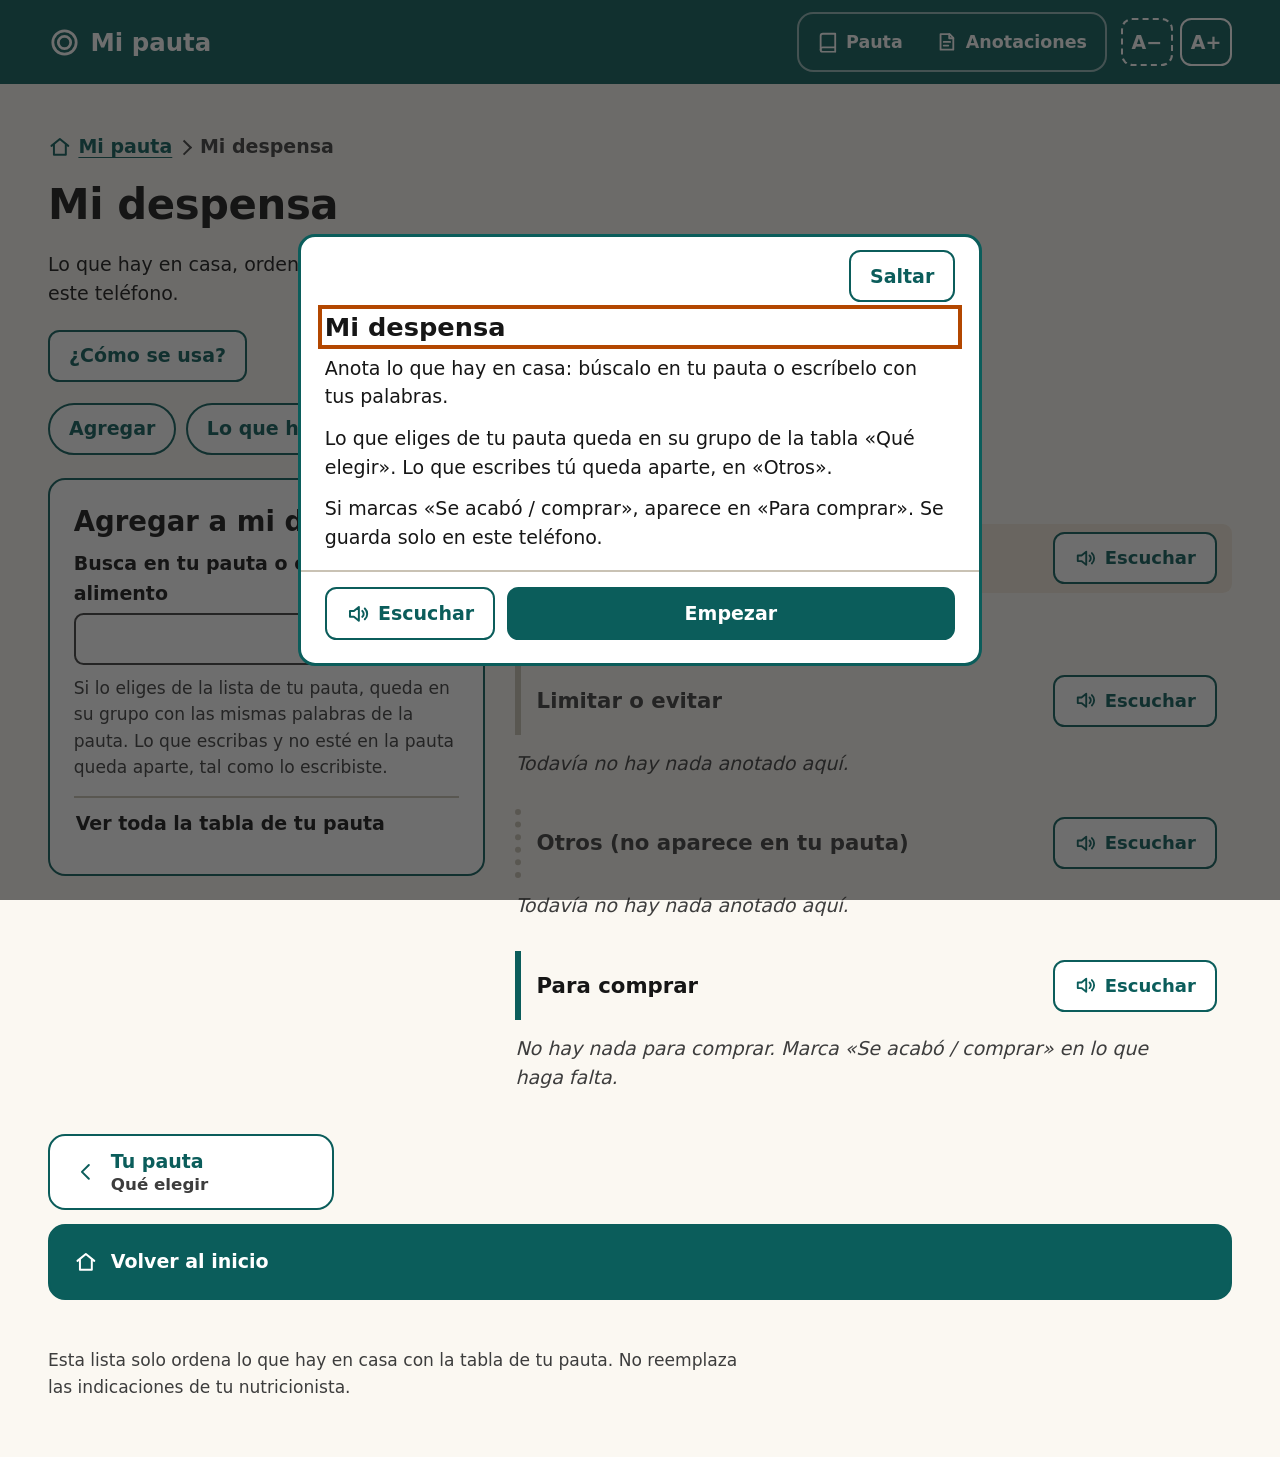
==== commit 7cbd1f7d: "feat: first-time guide with a welcome tour and per-screen help" ====
--- a/pauta-personal/despensa.html
+++ b/pauta-personal/despensa.html
@@ -50,6 +50,7 @@
           <h1 id="t-despensa" tabindex="-1">Mi despensa</h1>
         </div>
         <p class="intro">Lo que hay en casa, ordenado con la tabla de tu pauta. Se guarda solo en este teléfono.</p>
+        <button type="button" class="btn guia-abrir" data-guia-abrir hidden>¿Cómo se usa?</button>
 
         <noscript><p class="card measure">Para anotar la despensa hay que activar JavaScript. La tabla <a href="index.html#elegir">Qué elegir</a> funciona sin él.</p></noscript>
 
@@ -159,7 +160,25 @@
     </div>
   </main>
 
+  <!-- S26: first-use guide. guia.js fills it from guia-core.js; without it nothing shows. -->
+  <dialog id="guia" class="guia" data-guia="despensa" aria-labelledby="guia-titulo">
+    <div class="guia-top">
+      <p id="guia-paso" class="guia-paso"></p>
+      <button type="button" class="btn guia-saltar" data-guia="saltar">Saltar</button>
+    </div>
+    <div id="guia-texto" class="guia-texto" tabindex="0" role="region" aria-labelledby="guia-titulo">
+      <h2 id="guia-titulo" tabindex="-1"></h2>
+      <div id="guia-cuerpo"></div>
+    </div>
+    <div class="guia-acciones">
+      <button type="button" class="speak" data-target="guia-texto"><svg class="i" aria-hidden="true"><use href="#i-speaker"/></svg><span>Escuchar</span></button>
+      <button type="button" class="btn" data-guia="anterior">Anterior</button>
+      <button type="button" class="btn primary" data-guia="siguiente">Siguiente</button>
+    </div>
+  </dialog>
+
   <script src="app.js"></script>
   <script type="module" src="despensa.js"></script>
+  <script type="module" src="guia.js"></script>
 </body>
 </html>
--- a/pauta-personal/styles.css
+++ b/pauta-personal/styles.css
@@ -449,6 +449,18 @@
 .card > :last-child { margin-bottom: 0; }
 .objetivo { border: 3px solid var(--accent); }
 
+/* S23: the discharge indication, quoted as written. Neutral, no status colour. */
+.alta .fecha { color: var(--muted); font-size: .95rem; font-weight: 700; }
+.alta blockquote {
+  margin: 0 0 .9rem;
+  padding: .15rem 0 .15rem .9rem;
+  border-left: 4px solid var(--line);
+  font-size: 1.1rem;
+  font-weight: 700;
+  line-height: 1.4;
+}
+.alta blockquote p { margin: 0; }
+
 /* Lists of indications: one card, rows with a ring marker. */
 .items {
   list-style: none;
@@ -568,7 +580,86 @@
 }
 details.install[open] { padding-bottom: .4rem; }
 
+/* ------------------------------------------------- First-use guide (S26) */
+
+/* A native modal dialog. Text in rem, so A−/A+ applies; nothing under 1rem. */
+.btn.guia-abrir { margin: 0 0 1.1rem; font-size: 1rem; }
+.hello .guia-abrir { margin: .9rem 0 0; }
+
+.guia {
+  width: min(100% - 24px, 36rem);
+  max-width: none;
+  max-height: calc(100% - 24px);
+  max-height: calc(100dvh - 24px);
+  margin: auto;
+  padding: 0;
+  border: 3px solid var(--accent);
+  border-radius: var(--r-card);
+  background: var(--card);
+  color: var(--ink);
+  font-size: 1rem;
+  line-height: 1.5;
+}
+/* L50: a column where only the text scrolls. The top row and the button row
+   («Escuchar», «Anterior», «Siguiente») always stay inside the dialog, even with
+   A+ at its largest on a small phone. Only when open: a closed dialog stays hidden. */
+.guia[open] {
+  display: flex;
+  flex-direction: column;
+  overflow: hidden;
+  animation: guia-in .22s cubic-bezier(.16, 1, .3, 1);
+}
+.guia::backdrop { background: rgb(22 22 22 / .62); }
+html:has(.guia[open]) { overflow: hidden; }
+@keyframes guia-in {
+  from { opacity: 0; transform: translateY(.6rem); }
+}
+.guia-top {
+  display: flex;
+  flex-wrap: wrap;
+  align-items: center;
+  justify-content: space-between;
+  gap: .5rem 1rem;
+  padding: .7rem var(--pad) 0;
+  flex: none;
+}
+.guia-paso { margin: 0; font-weight: 700; color: var(--muted); }
+.guia-saltar { margin-left: auto; }
+.guia-texto {
+  flex: 1 1 auto;
+  min-height: 0;
+  overflow-y: auto;
+  overscroll-behavior: contain;
+  padding: .5rem var(--pad) .3rem;
+}
+/* The dialog clips outside its edges: draw the ring inside the text area. */
+.guia-texto:focus-visible {
+  outline-offset: -4px;
+}
+/* .despensa h2 (despensa.css) is more specific than .guia-texto h2; keep the dialog heading the same on every page. */
+.guia-texto h2,
+.despensa .guia-texto h2 {
+  margin: 0 0 .6rem;
+  font-size: 1.35rem;
+  line-height: 1.2;
+  text-wrap: balance;
+}
+.guia-texto p { margin: 0 0 .7rem; }
+.guia-acciones {
+  display: flex;
+  flex-wrap: wrap;
+  gap: .6rem;
+  padding: .8rem var(--pad) var(--pad);
+  border-top: 2px solid var(--line);
+  flex: none;
+}
+/* registro.css makes .btn smaller on its pages; the guide keeps 1rem everywhere. */
+.guia .btn, .guia .speak { font-size: 1rem; }
+.guia-acciones .speak { margin-right: auto; }
+.guia-acciones [data-guia] { flex: 1 1 auto; }
+
 @media (prefers-reduced-motion: reduce) {
+  .guia[open] { animation: none; }
   *, *::before, *::after {
     animation: none !important;
     transition: none !important;
@@ -581,7 +672,7 @@
 @media print {
   html { font-size: 12pt; }
   body { display: block; min-height: 0; }
-  .top, .skip, .tiles, .group-h, .crumbs, .pager, .siblings, .speak, .install, .foot { display: none !important; }
+  .top, .skip, .tiles, .group-h, .crumbs, .pager, .siblings, .speak, .install, .foot, .guia, .guia-abrir { display: none !important; }
   body.pauta .hub,
   body.pauta .screen,
   body.pauta section[data-route] { display: block !important; animation: none !important; }
